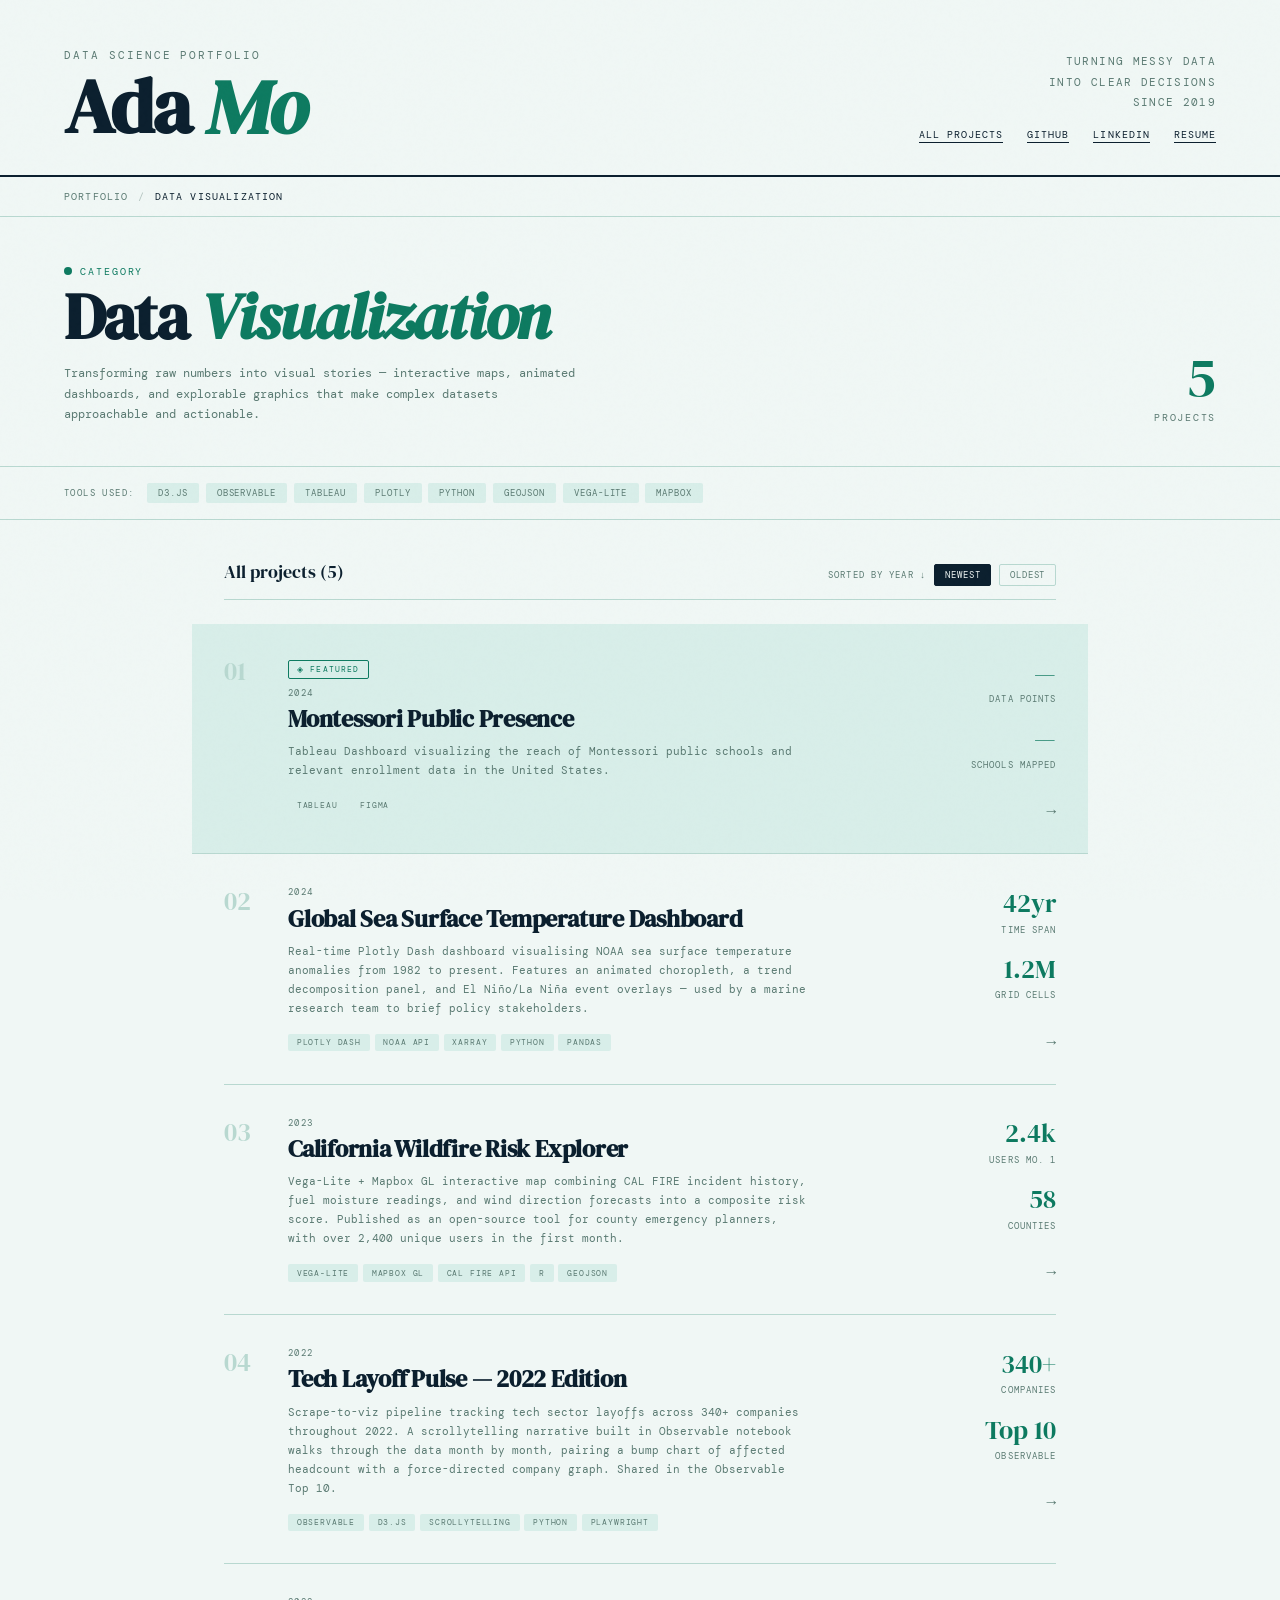
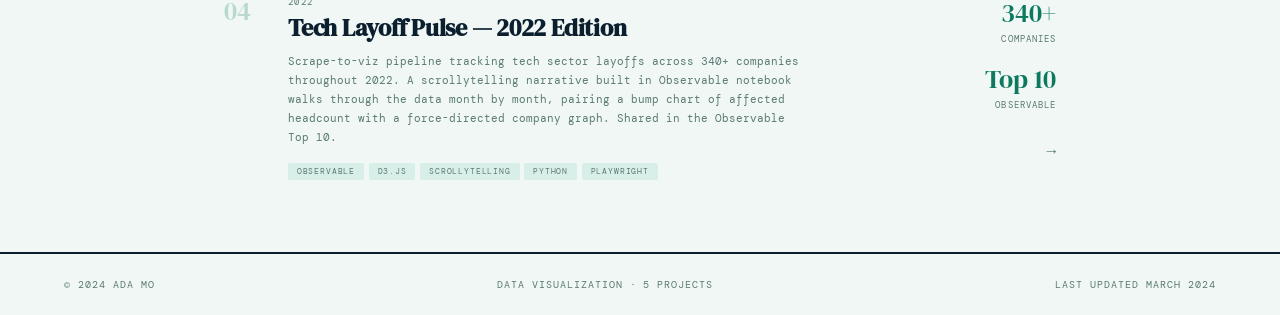
==== data_viz/data_viz.html @ a4d0caf2 "Add Data Visualization page" ====
<!DOCTYPE html>
<html lang="en">
<head>
  <meta charset="UTF-8">
  <meta name="viewport" content="width=device-width, initial-scale=1.0">
  <title>Data Viz — Ada Mo</title>
  <link href="https://fonts.googleapis.com/css2?family=DM+Serif+Display:ital@0;1&family=DM+Mono:wght@300;400;500&display=swap" rel="stylesheet">
  <link rel="stylesheet" href="data-viz.css">
</head>
<body>

<!-- HEADER -->
<header>
  <div>
    <div class="header-eyebrow">Data Science Portfolio</div>
    <h1 class="header-name">Ada <em>Mo</em></h1>
  </div>
  <div class="header-right">
    <p class="header-tagline">Turning messy data into clear decisions since 2019</p>
    <div class="header-links">
      <a href="index.html">All Projects</a>
      <a href="#">GitHub</a>
      <a href="#">LinkedIn</a>
      <a href="#">Resume</a>
    </div>
  </div>
</header>

<!-- BREADCRUMB -->
<nav class="breadcrumb">
  <a href="index.html">Portfolio</a>
  <span class="breadcrumb-sep">/</span>
  <span class="breadcrumb-current">Data Visualization</span>
</nav>

<!-- CATEGORY HERO -->
<div class="category-hero">
  <div>
    <div class="category-eyebrow">
      <span class="category-dot"></span>
      Category
    </div>
    <h2 class="category-title">Data <em>Visualization</em></h2>
    <p class="category-desc">
      Transforming raw numbers into visual stories — interactive maps, animated dashboards, and explorable graphics that make complex datasets approachable and actionable.
    </p>
  </div>
  <div class="category-meta">
    <span class="count-badge"></span>
    <span class="count-label">Projects</span>
  </div>
</div>

<!-- TOOL STRIP -->
<div class="tool-strip">
  <span class="tool-strip-label">Tools used:</span>
  <span class="tool-pill">D3.js</span>
  <span class="tool-pill">Observable</span>
  <span class="tool-pill">Tableau</span>
  <span class="tool-pill">Plotly</span>
  <span class="tool-pill">Python</span>
  <span class="tool-pill">GeoJSON</span>
  <span class="tool-pill">Vega-Lite</span>
  <span class="tool-pill">Mapbox</span>
</div>

<!-- PROJECT LIST -->
<div class="project-list">

  <div class="list-header">
    <span class="list-heading">All projects</span>
    <div class="sort-controls">
      <span class="sort-label">Sorted by year ↓</span>
      <button class="sort-btn" data-sort="desc">Newest</button>
      <button class="sort-btn" data-sort="asc">Oldest</button>
    </div>
  </div>

  <!-- PROJECT 1 — Featured -->
  <div class="project-row highlight">
    <div class="row-num">01</div>
    <div class="row-body">
      <div class="featured-badge">◈ Featured</div>
      <div class="row-year">2024</div>
      <h3 class="row-title">Montessori Public Presence</h3>
      <p class="row-desc">Tableau Dashboard visualizing the reach of Montessori public schools and relevant enrollment data in the United States.</p>
      <div class="row-tags">
        <span class="row-tag">Tableau</span>
        <span class="row-tag">Figma</span>
      </div>
    </div>
    <div class="row-metrics">
      <div class="row-metric">
        <span class="row-metric-val">—</span>
        <span class="row-metric-label">Data points</span>
      </div>
      <div class="row-metric">
        <span class="row-metric-val">—</span>
        <span class="row-metric-label">Schools mapped</span>
      </div>
      <div class="row-arrow">→</div>
    </div>
  </div>

  <!-- PROJECT 2 -->
  <div class="project-row">
    <div class="row-num">02</div>
    <div class="row-body">
      <div class="row-year">2024</div>
      <h3 class="row-title">Global Sea Surface Temperature Dashboard</h3>
      <p class="row-desc">Real-time Plotly Dash dashboard visualising NOAA sea surface temperature anomalies from 1982 to present. Features an animated choropleth, a trend decomposition panel, and El Niño/La Niña event overlays — used by a marine research team to brief policy stakeholders.</p>
      <div class="row-tags">
        <span class="row-tag">Plotly Dash</span>
        <span class="row-tag">NOAA API</span>
        <span class="row-tag">xarray</span>
        <span class="row-tag">Python</span>
        <span class="row-tag">Pandas</span>
      </div>
    </div>
    <div class="row-metrics">
      <div class="row-metric">
        <span class="row-metric-val">42yr</span>
        <span class="row-metric-label">Time span</span>
      </div>
      <div class="row-metric">
        <span class="row-metric-val">1.2M</span>
        <span class="row-metric-label">Grid cells</span>
      </div>
      <div class="row-arrow">→</div>
    </div>
  </div>

  <!-- PROJECT 3 -->
  <div class="project-row">
    <div class="row-num">03</div>
    <div class="row-body">
      <div class="row-year">2023</div>
      <h3 class="row-title">California Wildfire Risk Explorer</h3>
      <p class="row-desc">Vega-Lite + Mapbox GL interactive map combining CAL FIRE incident history, fuel moisture readings, and wind direction forecasts into a composite risk score. Published as an open-source tool for county emergency planners, with over 2,400 unique users in the first month.</p>
      <div class="row-tags">
        <span class="row-tag">Vega-Lite</span>
        <span class="row-tag">Mapbox GL</span>
        <span class="row-tag">CAL FIRE API</span>
        <span class="row-tag">R</span>
        <span class="row-tag">GeoJSON</span>
      </div>
    </div>
    <div class="row-metrics">
      <div class="row-metric">
        <span class="row-metric-val">2.4k</span>
        <span class="row-metric-label">Users mo. 1</span>
      </div>
      <div class="row-metric">
        <span class="row-metric-val">58</span>
        <span class="row-metric-label">Counties</span>
      </div>
      <div class="row-arrow">→</div>
    </div>
  </div>

  <!-- PROJECT 4 -->
  <div class="project-row">
    <div class="row-num">04</div>
    <div class="row-body">
      <div class="row-year">2022</div>
      <h3 class="row-title">Tech Layoff Pulse — 2022 Edition</h3>
      <p class="row-desc">Scrape-to-viz pipeline tracking tech sector layoffs across 340+ companies throughout 2022. A scrollytelling narrative built in Observable notebook walks through the data month by month, pairing a bump chart of affected headcount with a force-directed company graph. Shared in the Observable Top 10.</p>
      <div class="row-tags">
        <span class="row-tag">Observable</span>
        <span class="row-tag">D3.js</span>
        <span class="row-tag">Scrollytelling</span>
        <span class="row-tag">Python</span>
        <span class="row-tag">Playwright</span>
      </div>
    </div>
    <div class="row-metrics">
      <div class="row-metric">
        <span class="row-metric-val">340+</span>
        <span class="row-metric-label">Companies</span>
      </div>
      <div class="row-metric">
        <span class="row-metric-val">Top 10</span>
        <span class="row-metric-label">Observable</span>
      </div>
      <div class="row-arrow">→</div>
    </div>
  </div>

  <!-- PROJECT 5 -->
  <div class="project-row">
    <div class="row-num">04</div>
    <div class="row-body">
      <div class="row-year">2022</div>
      <h3 class="row-title">Tech Layoff Pulse — 2022 Edition</h3>
      <p class="row-desc">Scrape-to-viz pipeline tracking tech sector layoffs across 340+ companies throughout 2022. A scrollytelling narrative built in Observable notebook walks through the data month by month, pairing a bump chart of affected headcount with a force-directed company graph. Shared in the Observable Top 10.</p>
      <div class="row-tags">
        <span class="row-tag">Observable</span>
        <span class="row-tag">D3.js</span>
        <span class="row-tag">Scrollytelling</span>
        <span class="row-tag">Python</span>
        <span class="row-tag">Playwright</span>
      </div>
    </div>
    <div class="row-metrics">
      <div class="row-metric">
        <span class="row-metric-val">340+</span>
        <span class="row-metric-label">Companies</span>
      </div>
      <div class="row-metric">
        <span class="row-metric-val">Top 10</span>
        <span class="row-metric-label">Observable</span>
      </div>
      <div class="row-arrow">→</div>
    </div>
  </div>

</div><!-- end .project-list -->

<footer>
  <span>© 2024 Ada Mo</span>
  <span>Data Visualization · projects</span>
  <span>Last updated March 2024</span>
</footer>

<script src="data-viz.js"></script>

</body>
</html>
---- data_viz/data-viz.css ----
/* ─── DATA VIZ PAGE STYLES ─── */
/* Standalone stylesheet — does not depend on style.css  */

/* ─── TOKENS ─── */
:root {
  --ink: #0b1f2e;
  --paper: #f0f7f5;
  --warm: #e2f2ed;
  --accent: #0d7a60;
  --accent2: #1a6fa8;
  --muted: #5a7a72;
  --rule: #b8d8d0;
  --card-bg: #f7fbfa;
  --tag-bg: #d8eee9;
}

@media (prefers-color-scheme: dark) {
  :root {
    --ink: #d4f0ea;
    --paper: #0a1a16;
    --warm: #0e2820;
    --accent: #2ecfa4;
    --accent2: #4baee3;
    --muted: #6aada0;
    --rule: #1d4a3c;
    --card-bg: #0d201a;
    --tag-bg: #122e26;
  }
}

/* ─── RESET ─── */
*, *::before, *::after { box-sizing: border-box; margin: 0; padding: 0; }

/* ─── BASE ─── */
body {
  font-family: 'DM Mono', monospace;
  background: var(--paper);
  color: var(--ink);
  min-height: 100vh;
  overflow-x: hidden;
}

/* Noise texture overlay */
body::before {
  content: '';
  position: fixed;
  inset: 0;
  background-image: url("data:image/svg+xml,%3Csvg viewBox='0 0 200 200' xmlns='http://www.w3.org/2000/svg'%3E%3Cfilter id='n'%3E%3CfeTurbulence type='fractalNoise' baseFrequency='0.9' numOctaves='4' stitchTiles='stitch'/%3E%3C/filter%3E%3Crect width='100%25' height='100%25' filter='url(%23n)' opacity='0.04'/%3E%3C/svg%3E");
  pointer-events: none;
  z-index: 1000;
  opacity: 0.4;
}

/* ─── HEADER ─── */
header {
  display: grid;
  grid-template-columns: 1fr auto;
  align-items: end;
  padding: 3rem 4rem 2rem;
  border-bottom: 2px solid var(--ink);
  animation: fadeDown 0.6s ease both;
}

.header-eyebrow {
  font-size: 0.68rem;
  letter-spacing: 0.18em;
  text-transform: uppercase;
  color: var(--muted);
  margin-bottom: 0.5rem;
}

.header-name {
  font-family: 'DM Serif Display', serif;
  font-size: clamp(2.8rem, 6vw, 5rem);
  line-height: 0.95;
  letter-spacing: -0.02em;
  color: var(--ink);
}

.header-name em {
  font-style: italic;
  color: var(--accent);
}

.header-right { text-align: right; }

.header-tagline {
  font-size: 0.7rem;
  letter-spacing: 0.12em;
  text-transform: uppercase;
  color: var(--muted);
  line-height: 1.8;
  max-width: 180px;
  margin-left: auto;
}

.header-links {
  display: flex;
  gap: 1.5rem;
  margin-top: 1rem;
  justify-content: flex-end;
}

.header-links a {
  font-size: 0.65rem;
  letter-spacing: 0.1em;
  text-transform: uppercase;
  color: var(--ink);
  text-decoration: none;
  border-bottom: 1px solid var(--ink);
  padding-bottom: 1px;
  transition: color 0.2s, border-color 0.2s;
}

.header-links a:hover { color: var(--accent); border-color: var(--accent); }

/* ─── BREADCRUMB ─── */
.breadcrumb {
  padding: 0.8rem 4rem;
  border-bottom: 1px solid var(--rule);
  font-size: 0.6rem;
  letter-spacing: 0.12em;
  text-transform: uppercase;
  color: var(--muted);
  display: flex;
  align-items: center;
  gap: 0.6rem;
  animation: fadeIn 0.5s 0.1s ease both;
}

.breadcrumb a {
  color: var(--muted);
  text-decoration: none;
  transition: color 0.2s;
}

.breadcrumb a:hover { color: var(--accent); }

.breadcrumb-sep { opacity: 0.4; }

.breadcrumb-current { color: var(--ink); }

/* ─── CATEGORY HERO ─── */
.category-hero {
  padding: 3rem 4rem 2.5rem;
  border-bottom: 1px solid var(--rule);
  display: grid;
  grid-template-columns: 1fr auto;
  align-items: end;
  gap: 2rem;
  animation: fadeIn 0.6s 0.15s ease both;
}

.category-eyebrow {
  font-size: 0.6rem;
  letter-spacing: 0.2em;
  text-transform: uppercase;
  color: var(--accent);
  margin-bottom: 0.6rem;
  display: flex;
  align-items: center;
  gap: 0.5rem;
}

.category-dot {
  width: 8px;
  height: 8px;
  border-radius: 50%;
  background: var(--accent);
  display: inline-block;
}

.category-title {
  font-family: 'DM Serif Display', serif;
  font-size: clamp(2.4rem, 5vw, 4rem);
  line-height: 0.95;
  letter-spacing: -0.02em;
  color: var(--ink);
  margin-bottom: 1rem;
}

.category-title em {
  font-style: italic;
  color: var(--accent);
}

.category-desc {
  font-size: 0.72rem;
  line-height: 1.8;
  color: var(--muted);
  max-width: 520px;
}

.category-meta {
  text-align: right;
  flex-shrink: 0;
}

.count-badge {
  font-family: 'DM Serif Display', serif;
  font-size: 3.5rem;
  line-height: 1;
  color: var(--accent);
  display: block;
}

.count-label {
  font-size: 0.6rem;
  text-transform: uppercase;
  letter-spacing: 0.18em;
  color: var(--muted);
}

/* ─── TOOL STRIP ─── */
.tool-strip {
  display: flex;
  gap: 0.4rem;
  flex-wrap: wrap;
  padding: 1rem 4rem;
  border-bottom: 1px solid var(--rule);
  align-items: center;
  animation: fadeIn 0.6s 0.2s ease both;
}

.tool-strip-label {
  font-size: 0.58rem;
  text-transform: uppercase;
  letter-spacing: 0.15em;
  color: var(--muted);
  margin-right: 0.4rem;
}

.tool-pill {
  font-size: 0.58rem;
  text-transform: uppercase;
  letter-spacing: 0.1em;
  padding: 0.25rem 0.7rem;
  background: var(--tag-bg);
  color: var(--muted);
  border-radius: 2px;
}

/* ─── PROJECT LIST ─── */
.project-list {
  max-width: 960px;
  margin: 0 auto;
  padding: 2.5rem 4rem;
  animation: fadeUp 0.6s 0.25s ease both;
}

.list-header {
  display: flex;
  justify-content: space-between;
  align-items: baseline;
  margin-bottom: 1.5rem;
  padding-bottom: 0.8rem;
  border-bottom: 1px solid var(--rule);
}

.list-heading {
  font-family: 'DM Serif Display', serif;
  font-size: 1.1rem;
  color: var(--ink);
}

/* ─── SORT CONTROLS ─── */
.sort-controls {
  display: flex;
  align-items: center;
  gap: 0.5rem;
}

.sort-label {
  font-size: 0.58rem;
  text-transform: uppercase;
  letter-spacing: 0.12em;
  color: var(--muted);
}

.sort-btn {
  font-family: 'DM Mono', monospace;
  font-size: 0.58rem;
  text-transform: uppercase;
  letter-spacing: 0.1em;
  padding: 0.25rem 0.6rem;
  background: none;
  border: 1px solid var(--rule);
  color: var(--muted);
  cursor: pointer;
  border-radius: 2px;
  transition: all 0.15s;
}

.sort-btn.active { background: var(--ink); color: var(--paper); border-color: var(--ink); }

.sort-btn:hover:not(.active) { background: var(--tag-bg); }

/* ─── PROJECT ROW ─── */
.project-row {
  display: grid;
  grid-template-columns: 2.5rem 1fr auto;
  gap: 1.5rem;
  align-items: start;
  padding: 2rem 0;
  border-bottom: 1px solid var(--rule);
  cursor: pointer;
  transition: background 0.15s, margin 0.15s, padding 0.15s;
  position: relative;
}

.project-row:last-child { border-bottom: none; }

.project-row:hover {
  background: var(--warm);
  margin: 0 -2rem;
  padding-left: 2rem;
  padding-right: 2rem;
}

/* Static row number — always reflects DOM position, not sort order */
.row-num {
  font-family: 'DM Serif Display', serif;
  font-size: 1.6rem;
  color: var(--rule);
  line-height: 1;
  padding-top: 0.2rem;
  transition: color 0.2s;
  /* Prevent the number from being affected by JS reordering */
  counter-increment: project-counter;
}

.project-row:hover .row-num { color: var(--accent); }

.row-body { flex: 1; min-width: 0; }

.row-year {
  font-size: 0.58rem;
  letter-spacing: 0.15em;
  text-transform: uppercase;
  color: var(--muted);
  margin-bottom: 0.4rem;
}

.row-title {
  font-family: 'DM Serif Display', serif;
  font-size: 1.5rem;
  line-height: 1.15;
  letter-spacing: -0.01em;
  color: var(--ink);
  margin-bottom: 0.6rem;
}

.row-desc {
  font-size: 0.68rem;
  line-height: 1.75;
  color: var(--muted);
  max-width: 520px;
  margin-bottom: 1rem;
}

.row-tags { display: flex; flex-wrap: wrap; gap: 0.3rem; }

.row-tag {
  font-size: 0.52rem;
  text-transform: uppercase;
  letter-spacing: 0.1em;
  padding: 0.2rem 0.55rem;
  background: var(--tag-bg);
  border-radius: 2px;
  color: var(--muted);
}

/* ─── ROW METRICS ─── */
.row-metrics {
  display: flex;
  flex-direction: column;
  gap: 1.2rem;
  align-items: flex-end;
  min-width: 120px;
  padding-top: 0.3rem;
}

.row-metric { text-align: right; }

.row-metric-val {
  font-family: 'DM Serif Display', serif;
  font-size: 1.6rem;
  color: var(--accent);
  line-height: 1;
  display: block;
}

.row-metric-label {
  font-size: 0.55rem;
  text-transform: uppercase;
  letter-spacing: 0.12em;
  color: var(--muted);
}

.row-arrow {
  font-size: 1rem;
  color: var(--muted);
  transition: transform 0.2s, color 0.2s;
  margin-top: 0.5rem;
}

.project-row:hover .row-arrow {
  transform: translate(4px, -4px);
  color: var(--accent);
}

/* ─── FEATURED HIGHLIGHT ─── */
.project-row.highlight {
  background: var(--tag-bg);
  margin: 0 -2rem;
  padding-left: 2rem;
  padding-right: 2rem;
  border-bottom: 1px solid var(--rule);
}

.project-row.highlight:hover { background: var(--warm); }

.featured-badge {
  display: inline-flex;
  align-items: center;
  gap: 0.35rem;
  font-size: 0.52rem;
  letter-spacing: 0.14em;
  text-transform: uppercase;
  color: var(--accent);
  border: 1px solid var(--accent);
  padding: 0.18rem 0.5rem;
  border-radius: 2px;
  margin-bottom: 0.5rem;
  width: fit-content;
}

/* ─── SORT TRANSITION ─── */
.project-row.sorting {
  transition: opacity 0.2s ease;
  opacity: 0;
}

/* ─── FOOTER ─── */
footer {
  border-top: 2px solid var(--ink);
  padding: 1.5rem 4rem;
  display: flex;
  justify-content: space-between;
  align-items: center;
  font-size: 0.62rem;
  letter-spacing: 0.1em;
  text-transform: uppercase;
  color: var(--muted);
}

/* ─── ANIMATIONS ─── */
@keyframes fadeDown {
  from { opacity: 0; transform: translateY(-16px); }
  to   { opacity: 1; transform: translateY(0); }
}

@keyframes fadeIn {
  from { opacity: 0; }
  to   { opacity: 1; }
}

@keyframes fadeUp {
  from { opacity: 0; transform: translateY(20px); }
  to   { opacity: 1; transform: translateY(0); }
}

/* ─── RESPONSIVE ─── */
@media (max-width: 900px) {
  header              { padding: 2rem; grid-template-columns: 1fr; gap: 1rem; }
  .breadcrumb         { padding: 0.8rem 1.5rem; }
  .category-hero      { padding: 2rem 1.5rem; grid-template-columns: 1fr; }
  .tool-strip         { padding: 1rem 1.5rem; }
  .project-list       { padding: 1.5rem; }
  .project-row        { grid-template-columns: 2rem 1fr; }
  .row-metrics        { display: none; }
  .project-row:hover  { margin: 0; padding-left: 0; padding-right: 0; }
  .project-row.highlight { margin: 0; }
  footer              { padding: 1rem 1.5rem; flex-direction: column; gap: 0.5rem; text-align: center; }
}
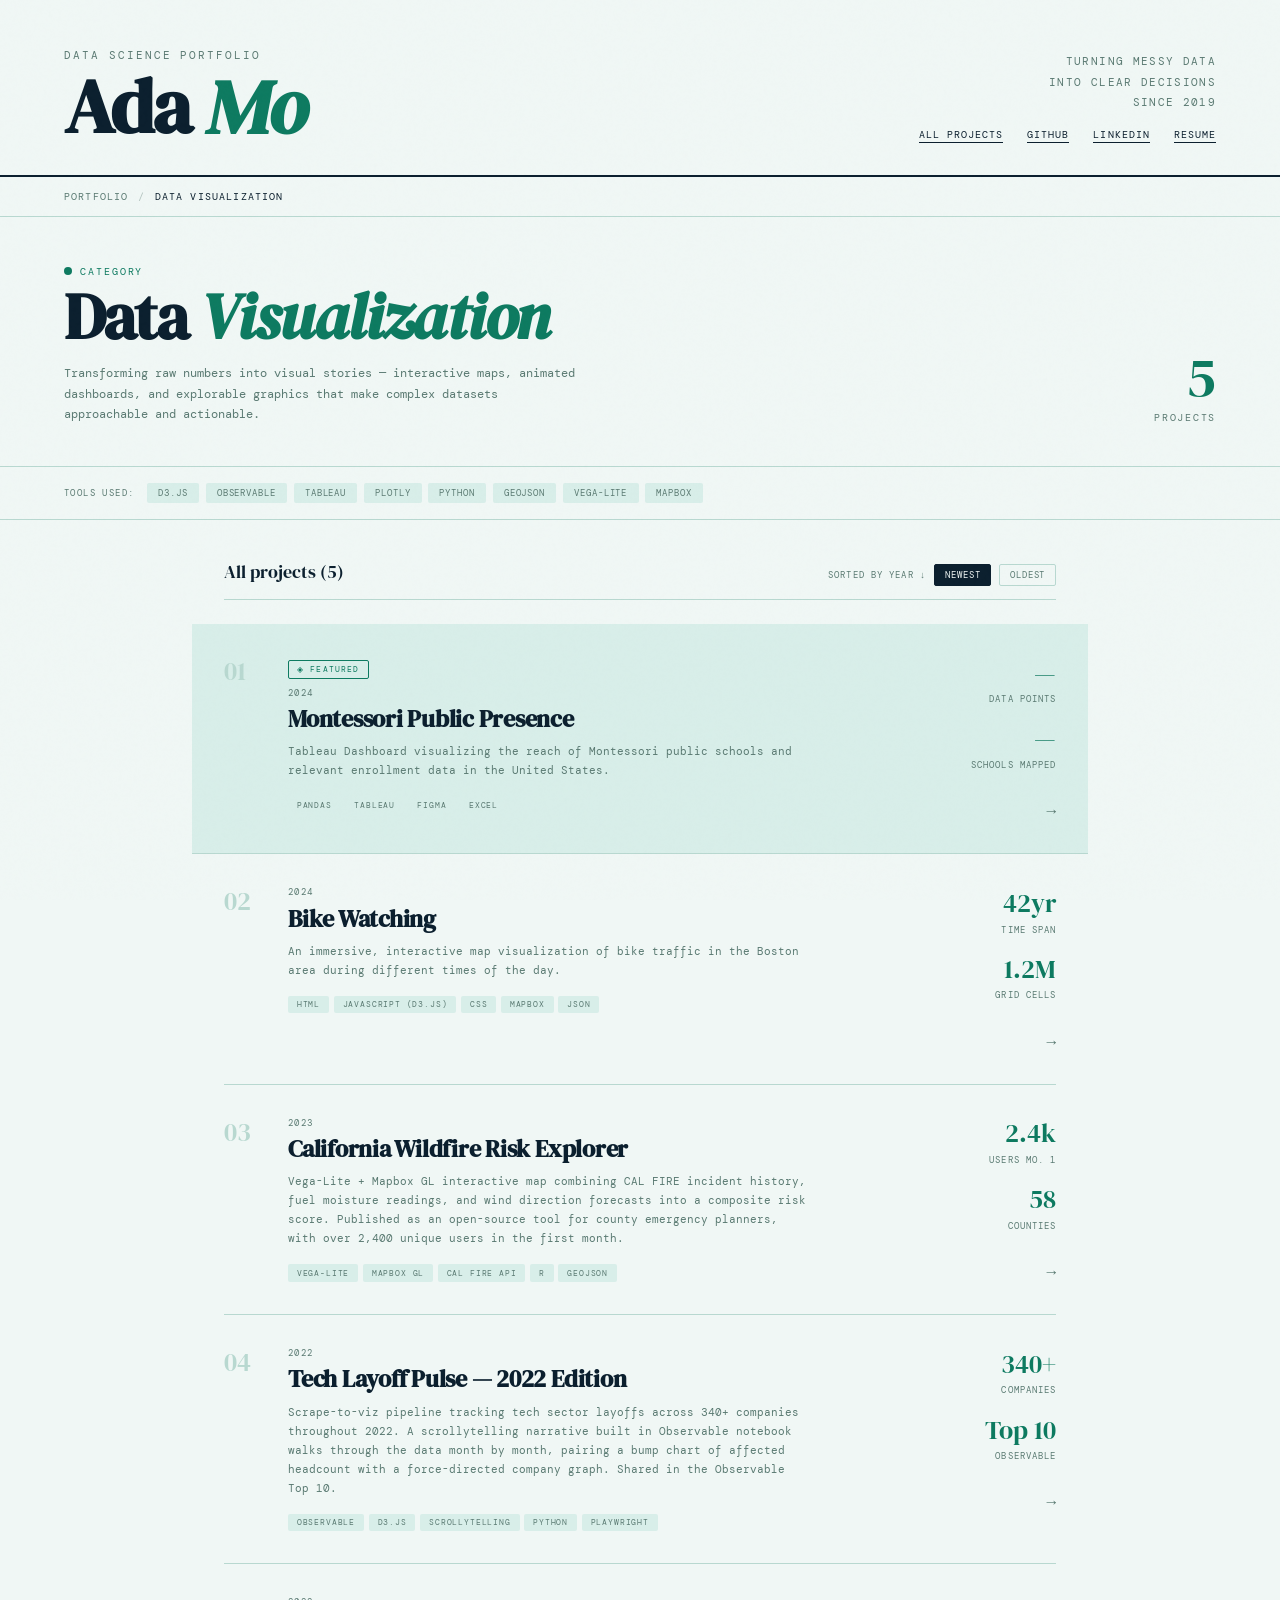
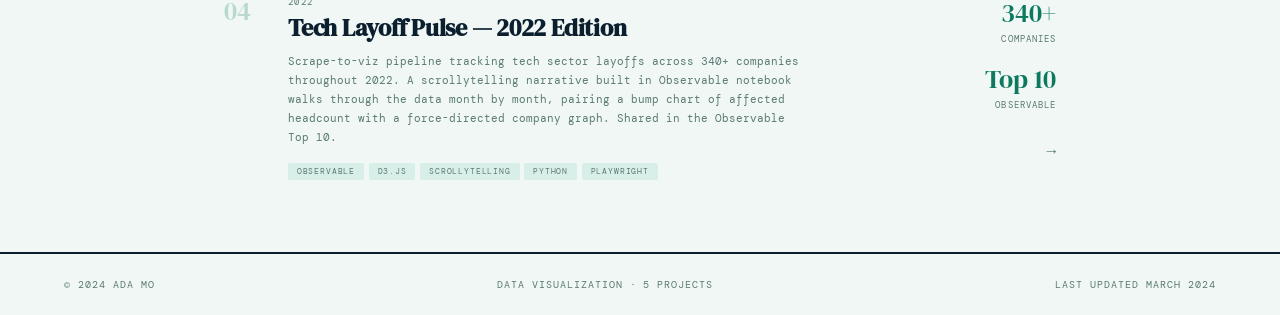
==== commit 8897da12: "project 1,2 tiles" ====
--- a/data_viz/data_viz.html
+++ b/data_viz/data_viz.html
@@ -77,7 +77,7 @@
   </div>
 
   <!-- PROJECT 1 — Featured -->
-  <div class="project-row highlight">
+  <div class="project-row highlight"> <!-- add .highlight to feature a project at the top of the list -->
     <div class="row-num">01</div>
     <div class="row-body">
       <div class="featured-badge">◈ Featured</div>
@@ -85,8 +85,10 @@
       <h3 class="row-title">Montessori Public Presence</h3>
       <p class="row-desc">Tableau Dashboard visualizing the reach of Montessori public schools and relevant enrollment data in the United States.</p>
       <div class="row-tags">
+        <span class="row-tag">Pandas</span>
         <span class="row-tag">Tableau</span>
         <span class="row-tag">Figma</span>
+        <span class="row-tag">Excel</span>
       </div>
     </div>
     <div class="row-metrics">
@@ -107,14 +109,14 @@
     <div class="row-num">02</div>
     <div class="row-body">
       <div class="row-year">2024</div>
-      <h3 class="row-title">Global Sea Surface Temperature Dashboard</h3>
-      <p class="row-desc">Real-time Plotly Dash dashboard visualising NOAA sea surface temperature anomalies from 1982 to present. Features an animated choropleth, a trend decomposition panel, and El Niño/La Niña event overlays — used by a marine research team to brief policy stakeholders.</p>
-      <div class="row-tags">
-        <span class="row-tag">Plotly Dash</span>
-        <span class="row-tag">NOAA API</span>
-        <span class="row-tag">xarray</span>
-        <span class="row-tag">Python</span>
-        <span class="row-tag">Pandas</span>
+      <h3 class="row-title">Bike Watching</h3>
+      <p class="row-desc">An immersive, interactive map visualization of bike traffic in the Boston area during different times of the day.</p>
+      <div class="row-tags">
+        <span class="row-tag">HTML</span>
+        <span class="row-tag">Javascript (D3.js)</span>
+        <span class="row-tag">CSS</span>
+        <span class="row-tag">Mapbox</span>
+        <span class="row-tag">JSON</span>
       </div>
     </div>
     <div class="row-metrics">
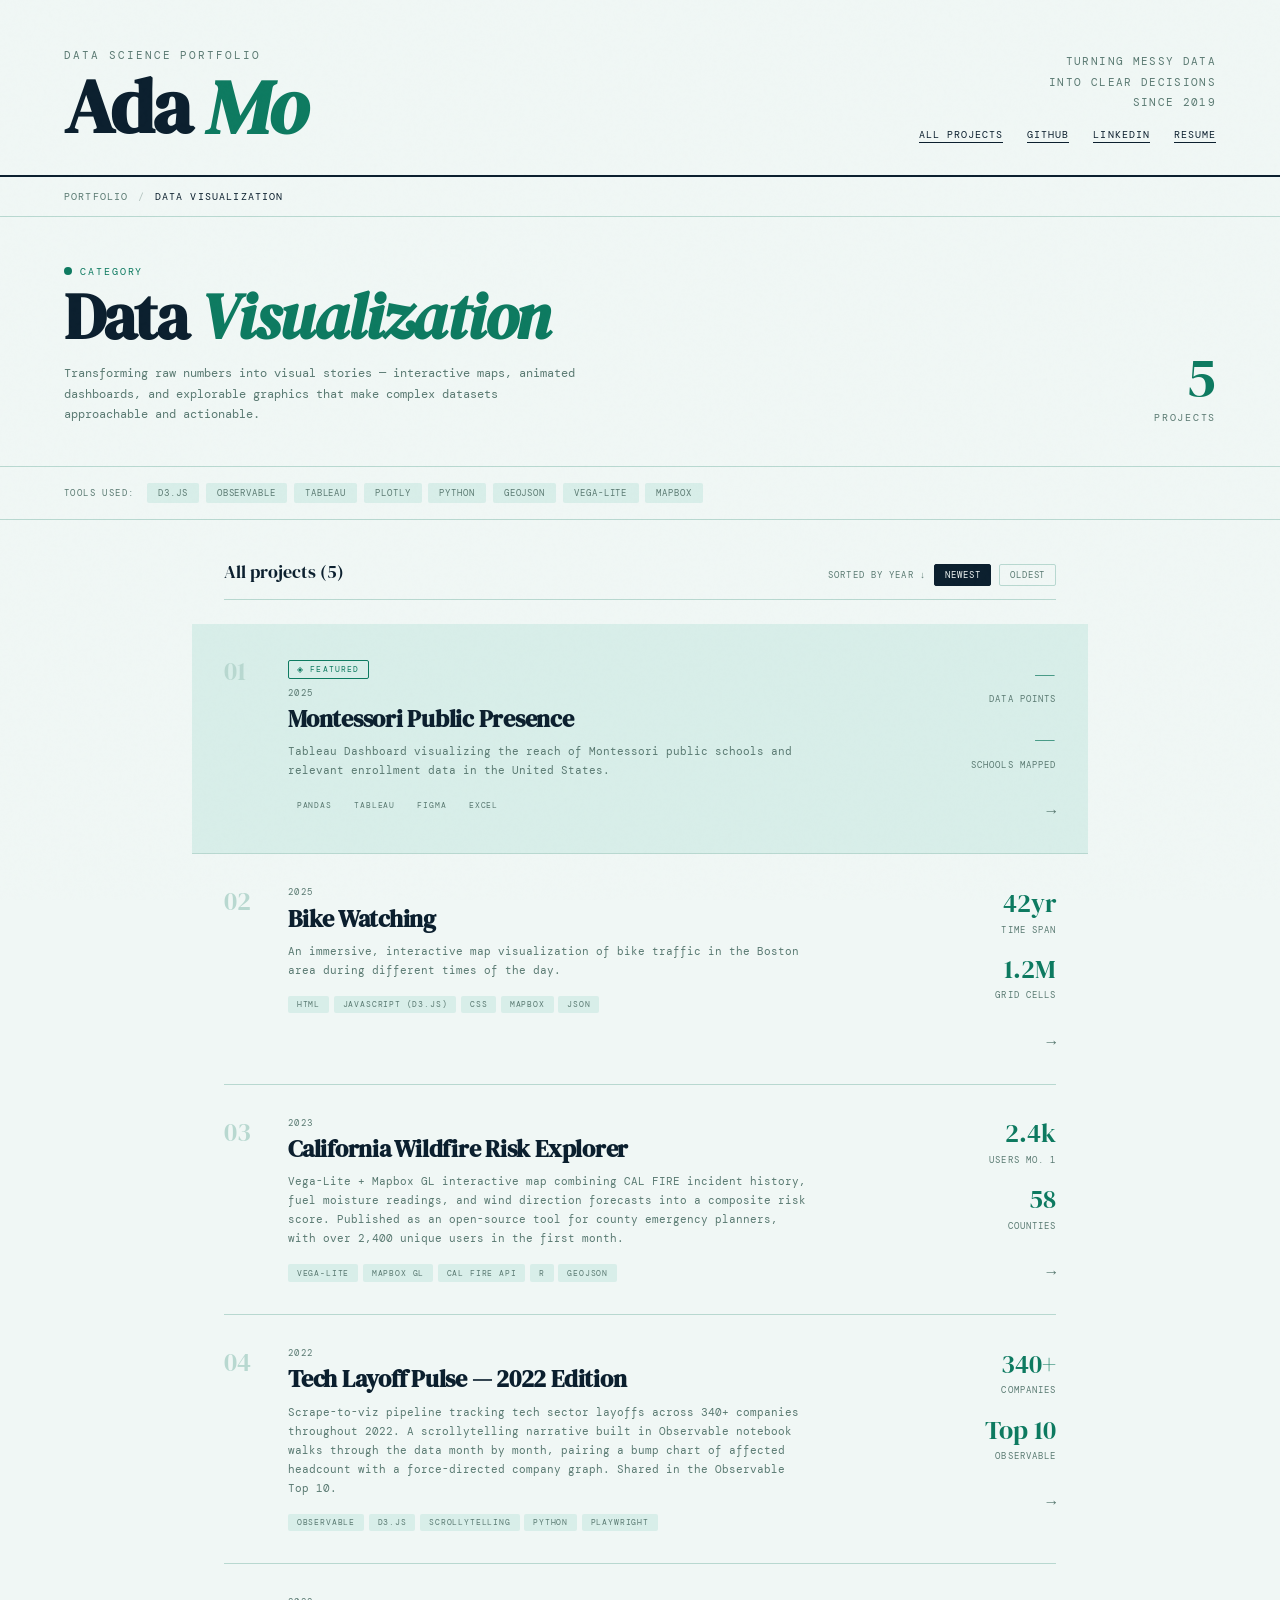
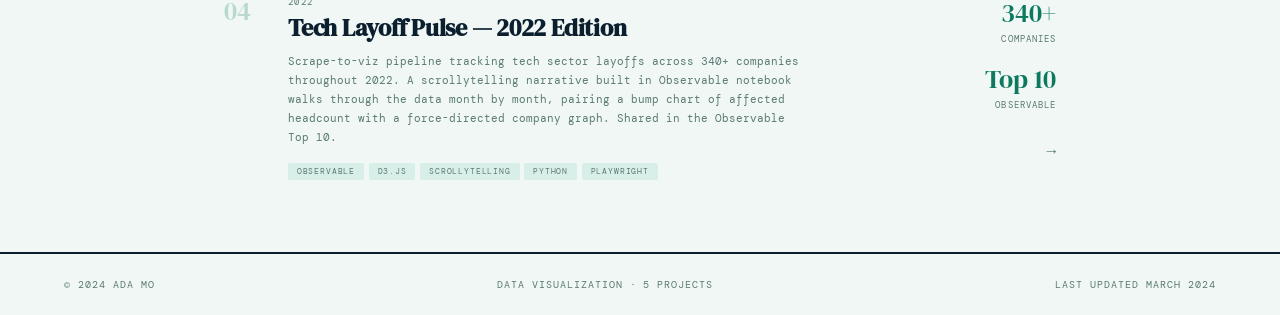
==== commit 6422c9dd: "year update" ====
--- a/data_viz/data_viz.html
+++ b/data_viz/data_viz.html
@@ -81,7 +81,7 @@
     <div class="row-num">01</div>
     <div class="row-body">
       <div class="featured-badge">◈ Featured</div>
-      <div class="row-year">2024</div>
+      <div class="row-year">2025</div>
       <h3 class="row-title">Montessori Public Presence</h3>
       <p class="row-desc">Tableau Dashboard visualizing the reach of Montessori public schools and relevant enrollment data in the United States.</p>
       <div class="row-tags">
@@ -108,7 +108,7 @@
   <div class="project-row">
     <div class="row-num">02</div>
     <div class="row-body">
-      <div class="row-year">2024</div>
+      <div class="row-year">2025</div>
       <h3 class="row-title">Bike Watching</h3>
       <p class="row-desc">An immersive, interactive map visualization of bike traffic in the Boston area during different times of the day.</p>
       <div class="row-tags">
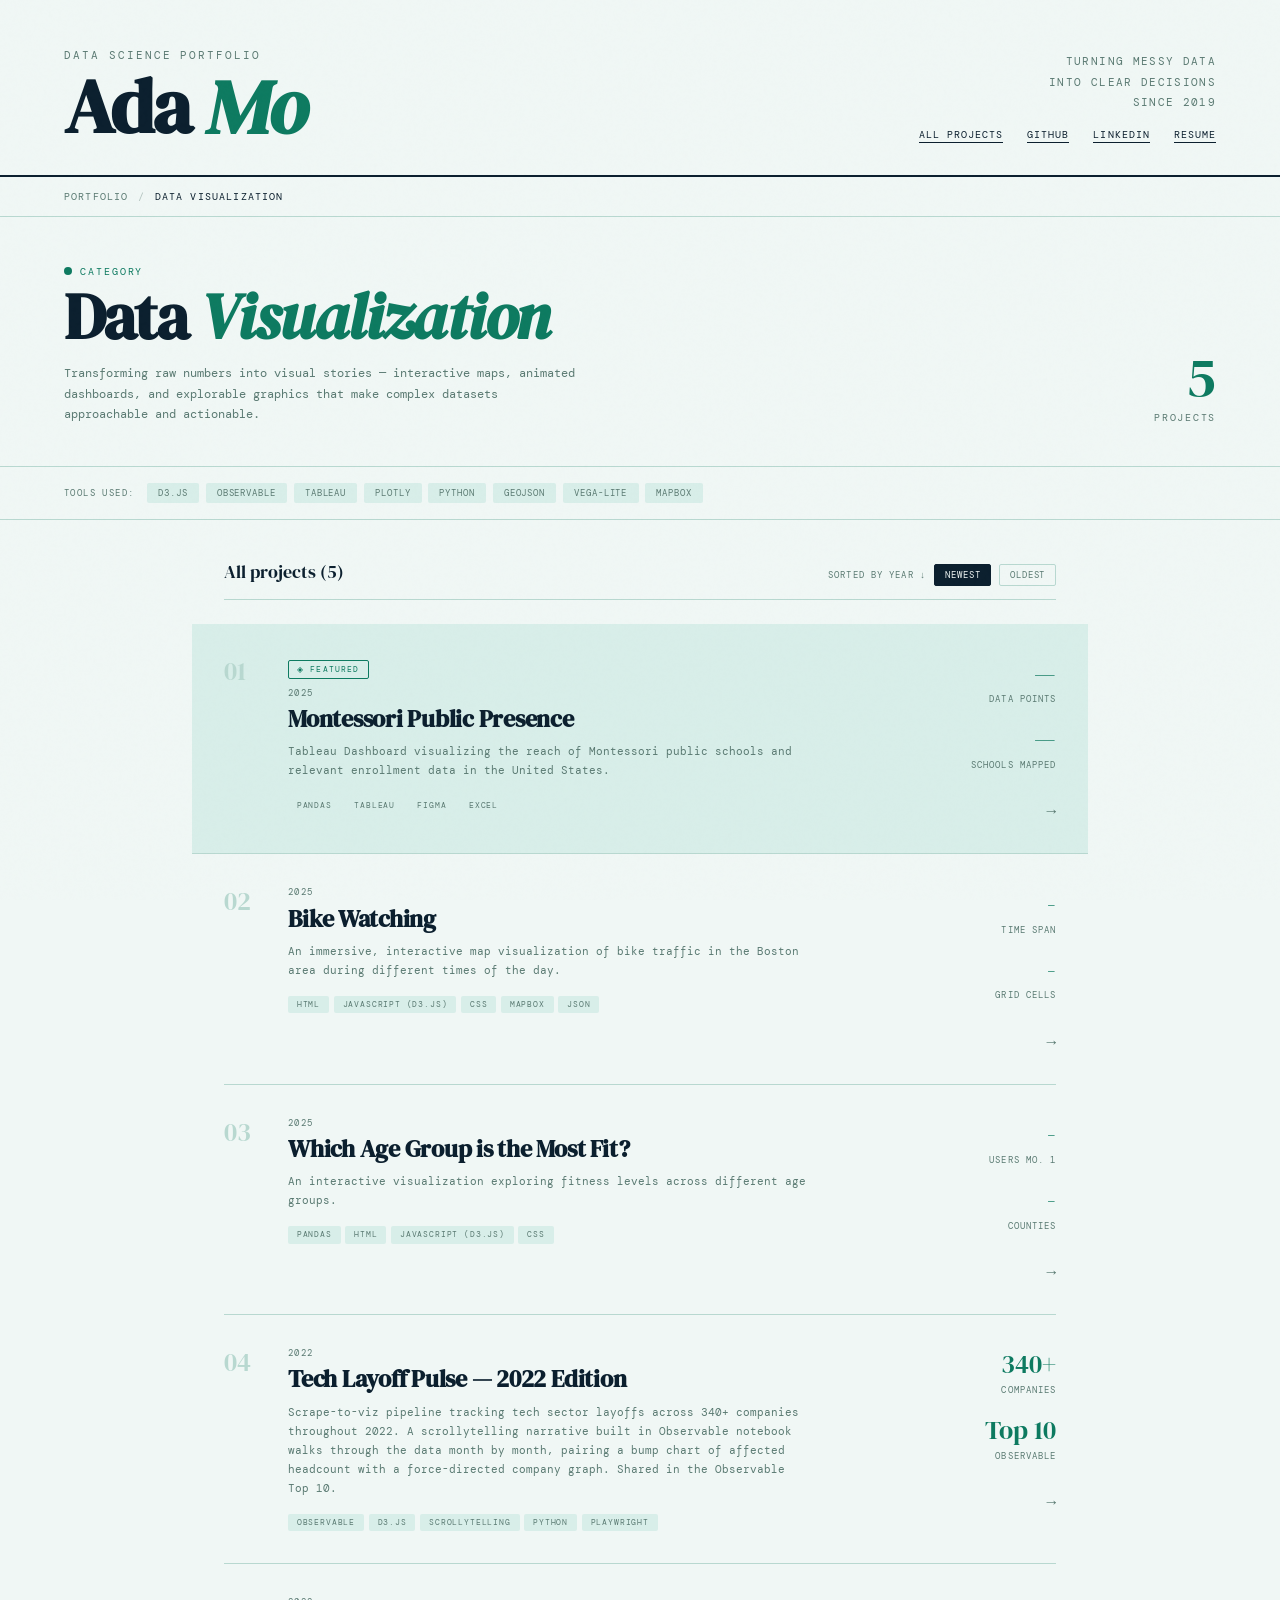
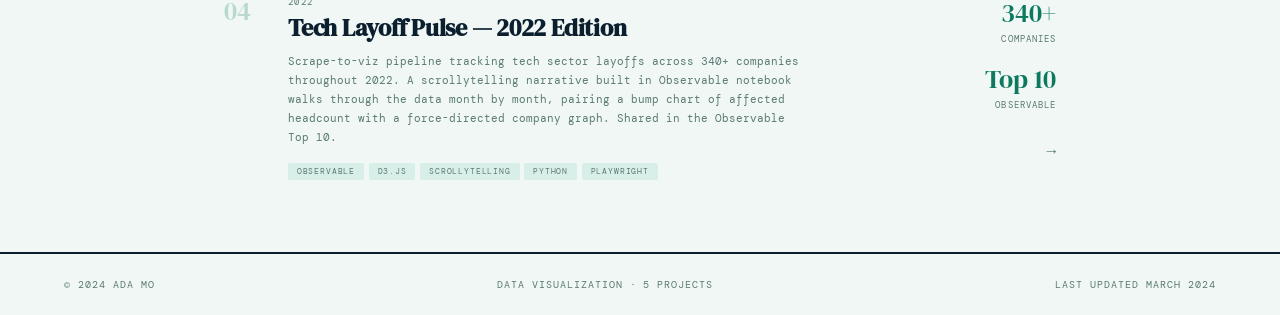
==== commit ac665463: "project 3" ====
--- a/data_viz/data_viz.html
+++ b/data_viz/data_viz.html
@@ -121,11 +121,11 @@
     </div>
     <div class="row-metrics">
       <div class="row-metric">
-        <span class="row-metric-val">42yr</span>
+        <span class="row-metric-val">-</span>
         <span class="row-metric-label">Time span</span>
       </div>
       <div class="row-metric">
-        <span class="row-metric-val">1.2M</span>
+        <span class="row-metric-val">-</span>
         <span class="row-metric-label">Grid cells</span>
       </div>
       <div class="row-arrow">→</div>
@@ -136,24 +136,23 @@
   <div class="project-row">
     <div class="row-num">03</div>
     <div class="row-body">
-      <div class="row-year">2023</div>
-      <h3 class="row-title">California Wildfire Risk Explorer</h3>
-      <p class="row-desc">Vega-Lite + Mapbox GL interactive map combining CAL FIRE incident history, fuel moisture readings, and wind direction forecasts into a composite risk score. Published as an open-source tool for county emergency planners, with over 2,400 unique users in the first month.</p>
-      <div class="row-tags">
-        <span class="row-tag">Vega-Lite</span>
-        <span class="row-tag">Mapbox GL</span>
-        <span class="row-tag">CAL FIRE API</span>
-        <span class="row-tag">R</span>
-        <span class="row-tag">GeoJSON</span>
-      </div>
-    </div>
-    <div class="row-metrics">
-      <div class="row-metric">
-        <span class="row-metric-val">2.4k</span>
+      <div class="row-year">2025</div>
+      <h3 class="row-title">Which Age Group is the Most Fit?</h3>
+      <p class="row-desc"> An interactive visualization exploring fitness levels across different age groups.</p>
+      <div class="row-tags">
+        <span class="row-tag">Pandas</span>
+        <span class="row-tag">HTML</span>
+        <span class="row-tag">Javascript (D3.js)</span>
+        <span class="row-tag">CSS</span>
+      </div>
+    </div>
+    <div class="row-metrics">
+      <div class="row-metric">
+        <span class="row-metric-val">-</span>
         <span class="row-metric-label">Users mo. 1</span>
       </div>
       <div class="row-metric">
-        <span class="row-metric-val">58</span>
+        <span class="row-metric-val">-</span>
         <span class="row-metric-label">Counties</span>
       </div>
       <div class="row-arrow">→</div>
